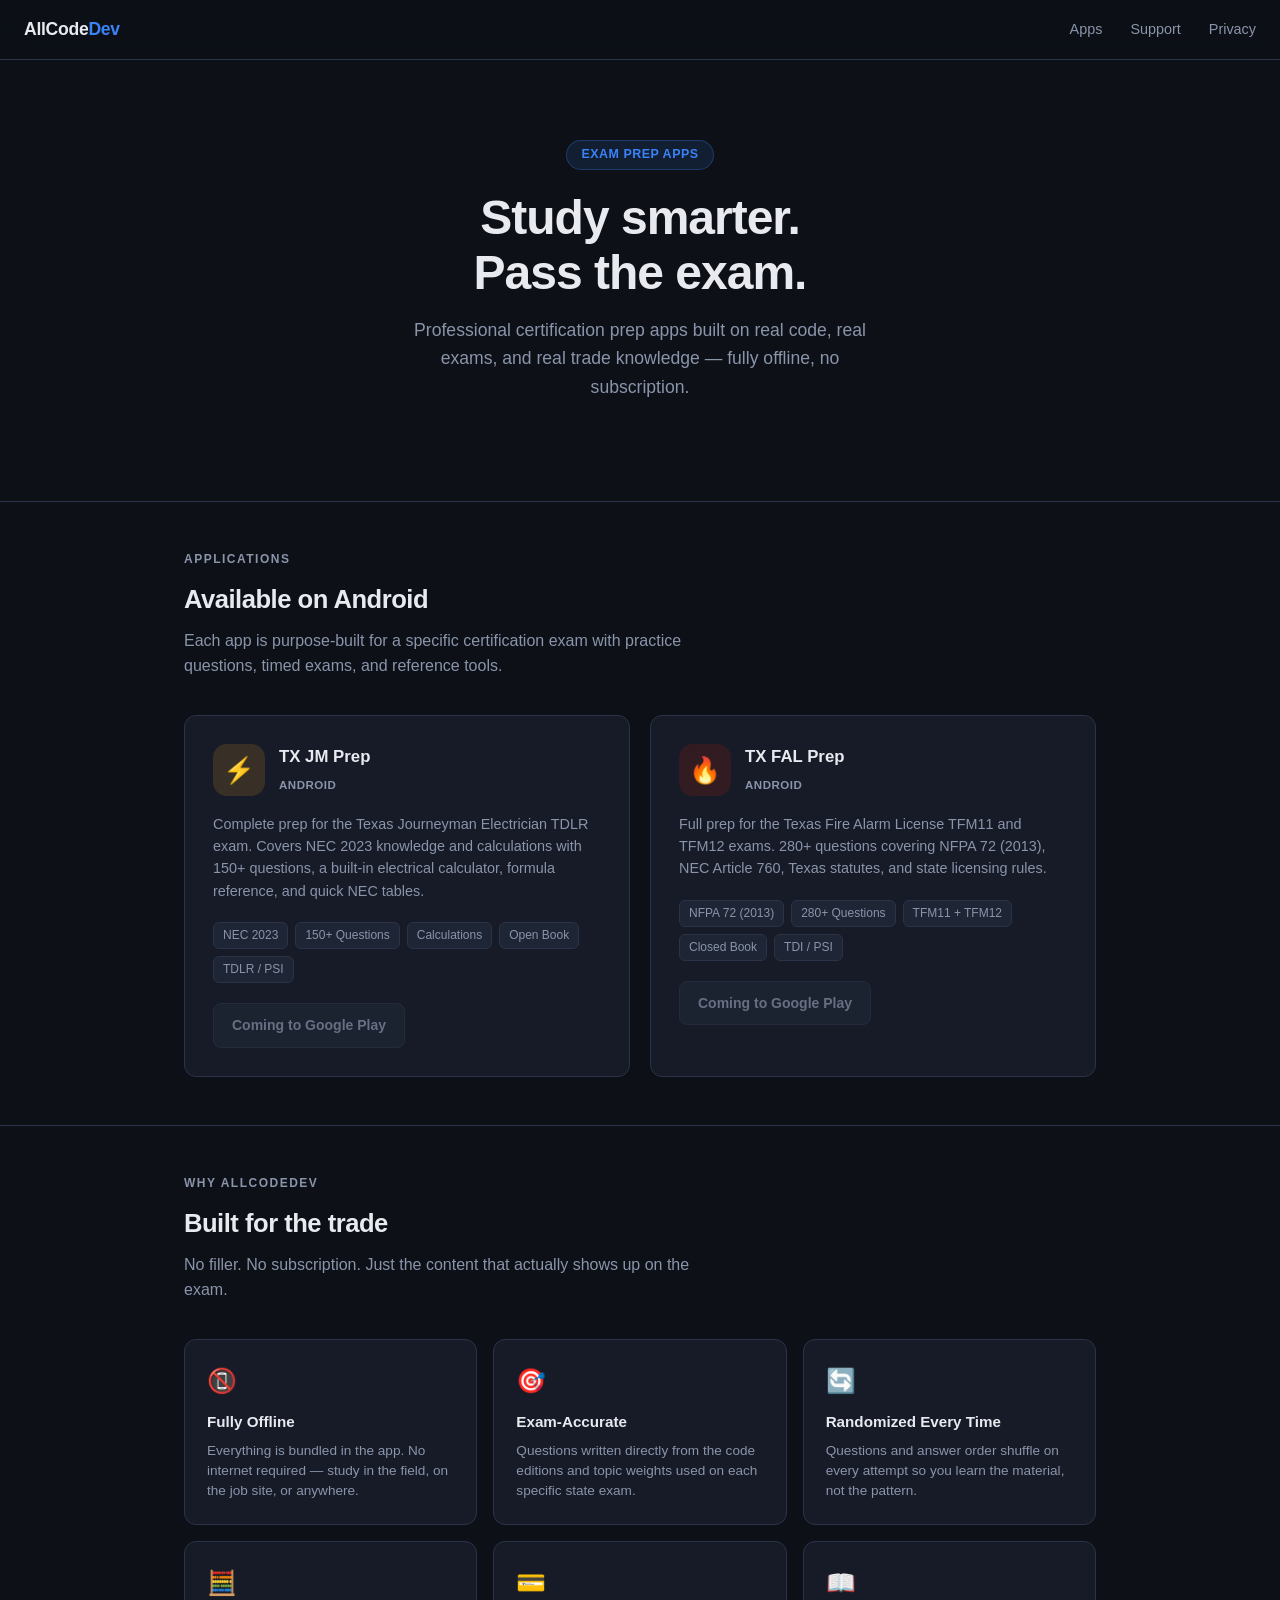
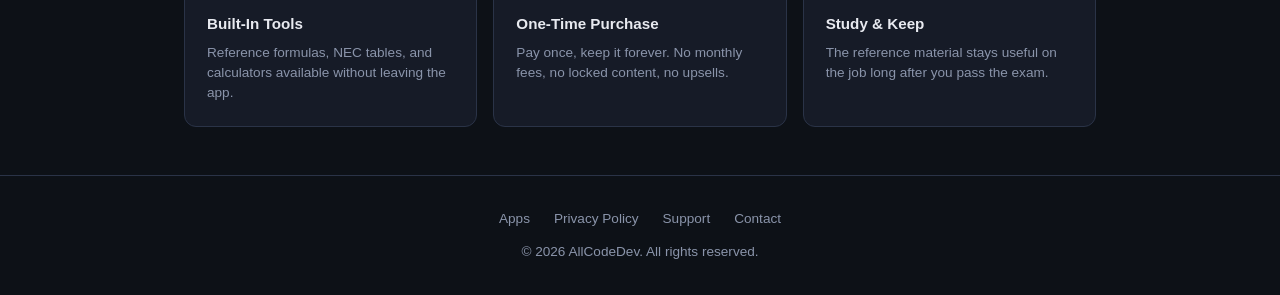
==== index.html @ b368c4ac "Initial commit — allcodedev.com static site Includes landing page, support, privacy, sitemap.xml, se" ====
<!DOCTYPE html>
<html lang="en">
<head>
  <meta charset="UTF-8">
  <meta name="viewport" content="width=device-width, initial-scale=1.0">
  <meta name="description" content="AllCodeDev — Professional certification exam prep apps for Android. Built by tradespeople, for tradespeople.">
  <title>AllCodeDev — Exam Prep Apps</title>
  <link rel="stylesheet" href="styles.css">
</head>
<body>

<nav>
  <span class="nav-brand">AllCode<span>Dev</span></span>
  <div class="nav-links">
    <a href="#apps">Apps</a>
    <a href="support.html">Support</a>
    <a href="privacy.html">Privacy</a>
  </div>
</nav>

<div class="hero">
  <div class="hero-badge">Exam Prep Apps</div>
  <h1>Study smarter.<br>Pass the exam.</h1>
  <p>Professional certification prep apps built on real code, real exams, and real trade knowledge — fully offline, no subscription.</p>
</div>

<hr class="divider">

<section id="apps">
  <div class="section-label">Applications</div>
  <h2 class="section-title">Available on Android</h2>
  <p class="section-sub">Each app is purpose-built for a specific certification exam with practice questions, timed exams, and reference tools.</p>

  <div class="app-grid">

    <div class="app-card">
      <div class="app-card-header">
        <div class="app-icon jm">⚡</div>
        <div>
          <div class="app-name">TX JM Prep</div>
          <div class="app-platform">Android</div>
        </div>
      </div>
      <p class="app-desc">Complete prep for the Texas Journeyman Electrician TDLR exam. Covers NEC 2023 knowledge and calculations with 150+ questions, a built-in electrical calculator, formula reference, and quick NEC tables.</p>
      <div class="app-tags">
        <span class="tag">NEC 2023</span>
        <span class="tag">150+ Questions</span>
        <span class="tag">Calculations</span>
        <span class="tag">Open Book</span>
        <span class="tag">TDLR / PSI</span>
      </div>
      <span class="btn btn-soon">Coming to Google Play</span>
    </div>

    <div class="app-card">
      <div class="app-card-header">
        <div class="app-icon fal">🔥</div>
        <div>
          <div class="app-name">TX FAL Prep</div>
          <div class="app-platform">Android</div>
        </div>
      </div>
      <p class="app-desc">Full prep for the Texas Fire Alarm License TFM11 and TFM12 exams. 280+ questions covering NFPA 72 (2013), NEC Article 760, Texas statutes, and state licensing rules.</p>
      <div class="app-tags">
        <span class="tag">NFPA 72 (2013)</span>
        <span class="tag">280+ Questions</span>
        <span class="tag">TFM11 + TFM12</span>
        <span class="tag">Closed Book</span>
        <span class="tag">TDI / PSI</span>
      </div>
      <span class="btn btn-soon">Coming to Google Play</span>
    </div>

  </div>
</section>

<hr class="divider">

<section>
  <div class="section-label">Why AllCodeDev</div>
  <h2 class="section-title">Built for the trade</h2>
  <p class="section-sub">No filler. No subscription. Just the content that actually shows up on the exam.</p>

  <div class="features-grid">
    <div class="feature-card">
      <div class="feature-icon">📵</div>
      <div class="feature-title">Fully Offline</div>
      <div class="feature-desc">Everything is bundled in the app. No internet required — study in the field, on the job site, or anywhere.</div>
    </div>
    <div class="feature-card">
      <div class="feature-icon">🎯</div>
      <div class="feature-title">Exam-Accurate</div>
      <div class="feature-desc">Questions written directly from the code editions and topic weights used on each specific state exam.</div>
    </div>
    <div class="feature-card">
      <div class="feature-icon">🔄</div>
      <div class="feature-title">Randomized Every Time</div>
      <div class="feature-desc">Questions and answer order shuffle on every attempt so you learn the material, not the pattern.</div>
    </div>
    <div class="feature-card">
      <div class="feature-icon">🧮</div>
      <div class="feature-title">Built-In Tools</div>
      <div class="feature-desc">Reference formulas, NEC tables, and calculators available without leaving the app.</div>
    </div>
    <div class="feature-card">
      <div class="feature-icon">💳</div>
      <div class="feature-title">One-Time Purchase</div>
      <div class="feature-desc">Pay once, keep it forever. No monthly fees, no locked content, no upsells.</div>
    </div>
    <div class="feature-card">
      <div class="feature-icon">📖</div>
      <div class="feature-title">Study &amp; Keep</div>
      <div class="feature-desc">The reference material stays useful on the job long after you pass the exam.</div>
    </div>
  </div>
</section>

<footer>
  <div class="footer-links">
    <a href="#apps">Apps</a>
    <a href="privacy.html">Privacy Policy</a>
    <a href="support.html">Support</a>
    <a href="mailto:support@allcodedev.com">Contact</a>
  </div>
  <div>&copy; 2026 AllCodeDev. All rights reserved.</div>
</footer>

</body>
</html>
---- styles.css ----
*, *::before, *::after { box-sizing: border-box; margin: 0; padding: 0; }

:root {
  --bg:        #0D1117;
  --surface:   #161B27;
  --surface2:  #1E2535;
  --border:    #2A3347;
  --text:      #E8EAF0;
  --muted:     #8A94AA;
  --accent:    #3B82F6;
  --accent-dk: #2563EB;
  --jm:        #F9A825;
  --fal:       #CC2200;
  --radius:    12px;
}

html { scroll-behavior: smooth; }

body {
  font-family: -apple-system, BlinkMacSystemFont, 'Segoe UI', Roboto, sans-serif;
  background: var(--bg);
  color: var(--text);
  line-height: 1.6;
  min-height: 100vh;
}

a { color: var(--accent); text-decoration: none; }
a:hover { text-decoration: underline; }

/* ── NAV ── */
nav {
  position: sticky;
  top: 0;
  z-index: 100;
  background: rgba(13,17,23,0.92);
  backdrop-filter: blur(12px);
  border-bottom: 1px solid var(--border);
  padding: 0 24px;
  height: 60px;
  display: flex;
  align-items: center;
  justify-content: space-between;
}

.nav-brand {
  font-size: 1.1rem;
  font-weight: 700;
  color: var(--text);
  letter-spacing: -0.3px;
}
.nav-brand span { color: var(--accent); }

.nav-links { display: flex; gap: 28px; align-items: center; }
.nav-links a { color: var(--muted); font-size: 0.9rem; font-weight: 500; }
.nav-links a:hover { color: var(--text); text-decoration: none; }

/* ── HERO ── */
.hero {
  text-align: center;
  padding: 80px 24px 64px;
  max-width: 720px;
  margin: 0 auto;
}

.hero-badge {
  display: inline-block;
  background: rgba(59,130,246,0.12);
  color: var(--accent);
  border: 1px solid rgba(59,130,246,0.3);
  border-radius: 99px;
  padding: 4px 14px;
  font-size: 0.78rem;
  font-weight: 600;
  letter-spacing: 0.5px;
  text-transform: uppercase;
  margin-bottom: 20px;
}

.hero h1 {
  font-size: clamp(2rem, 5vw, 3rem);
  font-weight: 800;
  line-height: 1.15;
  letter-spacing: -1px;
  margin-bottom: 16px;
}

.hero p {
  font-size: 1.1rem;
  color: var(--muted);
  max-width: 500px;
  margin: 0 auto 36px;
}

/* ── SECTIONS ── */
section {
  max-width: 960px;
  margin: 0 auto;
  padding: 48px 24px;
}

.section-label {
  font-size: 0.75rem;
  font-weight: 700;
  letter-spacing: 1.5px;
  text-transform: uppercase;
  color: var(--muted);
  margin-bottom: 10px;
}

.section-title {
  font-size: 1.6rem;
  font-weight: 700;
  letter-spacing: -0.5px;
  margin-bottom: 8px;
}

.section-sub {
  color: var(--muted);
  margin-bottom: 36px;
  max-width: 540px;
}

/* ── APP CARDS ── */
.app-grid {
  display: grid;
  grid-template-columns: repeat(auto-fit, minmax(300px, 1fr));
  gap: 20px;
}

.app-card {
  background: var(--surface);
  border: 1px solid var(--border);
  border-radius: var(--radius);
  padding: 28px;
  transition: border-color 0.2s, transform 0.15s;
}

.app-card:hover {
  border-color: var(--accent);
  transform: translateY(-2px);
}

.app-card-header {
  display: flex;
  align-items: center;
  gap: 14px;
  margin-bottom: 16px;
}

.app-icon {
  width: 52px;
  height: 52px;
  border-radius: 14px;
  display: flex;
  align-items: center;
  justify-content: center;
  font-size: 1.6rem;
  flex-shrink: 0;
}

.app-icon.jm  { background: rgba(249,168,37,0.15); }
.app-icon.fal { background: rgba(204,34,0,0.15); }

.app-name {
  font-size: 1.05rem;
  font-weight: 700;
}

.app-platform {
  display: inline-flex;
  align-items: center;
  gap: 5px;
  font-size: 0.72rem;
  font-weight: 600;
  letter-spacing: 0.5px;
  text-transform: uppercase;
  color: var(--muted);
  margin-top: 2px;
}

.app-desc {
  color: var(--muted);
  font-size: 0.9rem;
  line-height: 1.55;
  margin-bottom: 20px;
}

.app-tags {
  display: flex;
  flex-wrap: wrap;
  gap: 7px;
  margin-bottom: 20px;
}

.tag {
  background: var(--surface2);
  border: 1px solid var(--border);
  border-radius: 6px;
  padding: 3px 9px;
  font-size: 0.75rem;
  color: var(--muted);
}

.btn {
  display: inline-flex;
  align-items: center;
  gap: 8px;
  padding: 10px 18px;
  border-radius: 8px;
  font-size: 0.875rem;
  font-weight: 600;
  transition: opacity 0.15s;
  cursor: pointer;
  border: none;
}

.btn:hover { opacity: 0.85; text-decoration: none; }

.btn-primary {
  background: var(--accent);
  color: #fff;
}

.btn-outline {
  background: transparent;
  border: 1px solid var(--border);
  color: var(--muted);
}

.btn-soon {
  background: var(--surface2);
  border: 1px solid var(--border);
  color: var(--muted);
  cursor: default;
  opacity: 0.7;
}

/* ── FEATURES ── */
.features-grid {
  display: grid;
  grid-template-columns: repeat(auto-fit, minmax(220px, 1fr));
  gap: 16px;
}

.feature-card {
  background: var(--surface);
  border: 1px solid var(--border);
  border-radius: var(--radius);
  padding: 22px;
}

.feature-icon {
  font-size: 1.5rem;
  margin-bottom: 10px;
}

.feature-title {
  font-weight: 700;
  font-size: 0.95rem;
  margin-bottom: 6px;
}

.feature-desc {
  color: var(--muted);
  font-size: 0.85rem;
  line-height: 1.5;
}

/* ── DIVIDER ── */
.divider {
  border: none;
  border-top: 1px solid var(--border);
  margin: 0;
}

/* ── FOOTER ── */
footer {
  border-top: 1px solid var(--border);
  padding: 32px 24px;
  text-align: center;
  color: var(--muted);
  font-size: 0.85rem;
}

.footer-links {
  display: flex;
  justify-content: center;
  gap: 24px;
  margin-bottom: 12px;
  flex-wrap: wrap;
}

.footer-links a { color: var(--muted); }
.footer-links a:hover { color: var(--text); text-decoration: none; }

/* ── PROSE (privacy / support) ── */
.prose {
  max-width: 720px;
  margin: 0 auto;
  padding: 48px 24px 64px;
}

.prose h1 {
  font-size: 1.9rem;
  font-weight: 800;
  letter-spacing: -0.5px;
  margin-bottom: 6px;
}

.prose .meta {
  color: var(--muted);
  font-size: 0.875rem;
  margin-bottom: 40px;
}

.prose h2 {
  font-size: 1.1rem;
  font-weight: 700;
  margin: 36px 0 10px;
  color: var(--text);
}

.prose p {
  color: #BCC4D6;
  margin-bottom: 14px;
  line-height: 1.7;
}

.prose ul {
  color: #BCC4D6;
  margin: 0 0 14px 20px;
  line-height: 1.8;
}

.prose a { color: var(--accent); }

.prose .callout {
  background: var(--surface);
  border: 1px solid var(--border);
  border-left: 3px solid var(--accent);
  border-radius: 8px;
  padding: 16px 20px;
  margin: 24px 0;
  color: var(--muted);
  font-size: 0.9rem;
}

/* ── FAQ ── */
.faq-item {
  border-bottom: 1px solid var(--border);
  padding: 20px 0;
}

.faq-item:last-child { border-bottom: none; }

.faq-q {
  font-weight: 700;
  margin-bottom: 8px;
  font-size: 0.95rem;
}

.faq-a {
  color: #BCC4D6;
  font-size: 0.9rem;
  line-height: 1.6;
}

/* ── CONTACT CARD ── */
.contact-card {
  background: var(--surface);
  border: 1px solid var(--border);
  border-radius: var(--radius);
  padding: 28px;
  margin-top: 32px;
  text-align: center;
}

.contact-card h3 {
  font-size: 1.1rem;
  font-weight: 700;
  margin-bottom: 8px;
}

.contact-card p {
  color: var(--muted);
  font-size: 0.9rem;
  margin-bottom: 16px;
}

.contact-card a.email-link {
  display: inline-block;
  background: var(--accent);
  color: #fff;
  padding: 10px 22px;
  border-radius: 8px;
  font-weight: 600;
  font-size: 0.9rem;
}

.contact-card a.email-link:hover {
  text-decoration: none;
  opacity: 0.85;
}

/* ── RESPONSIVE ── */
@media (max-width: 600px) {
  nav { padding: 0 16px; }
  .nav-links { gap: 16px; }
  .hero { padding: 56px 16px 48px; }
  section { padding: 36px 16px; }
  .prose { padding: 36px 16px 48px; }
}
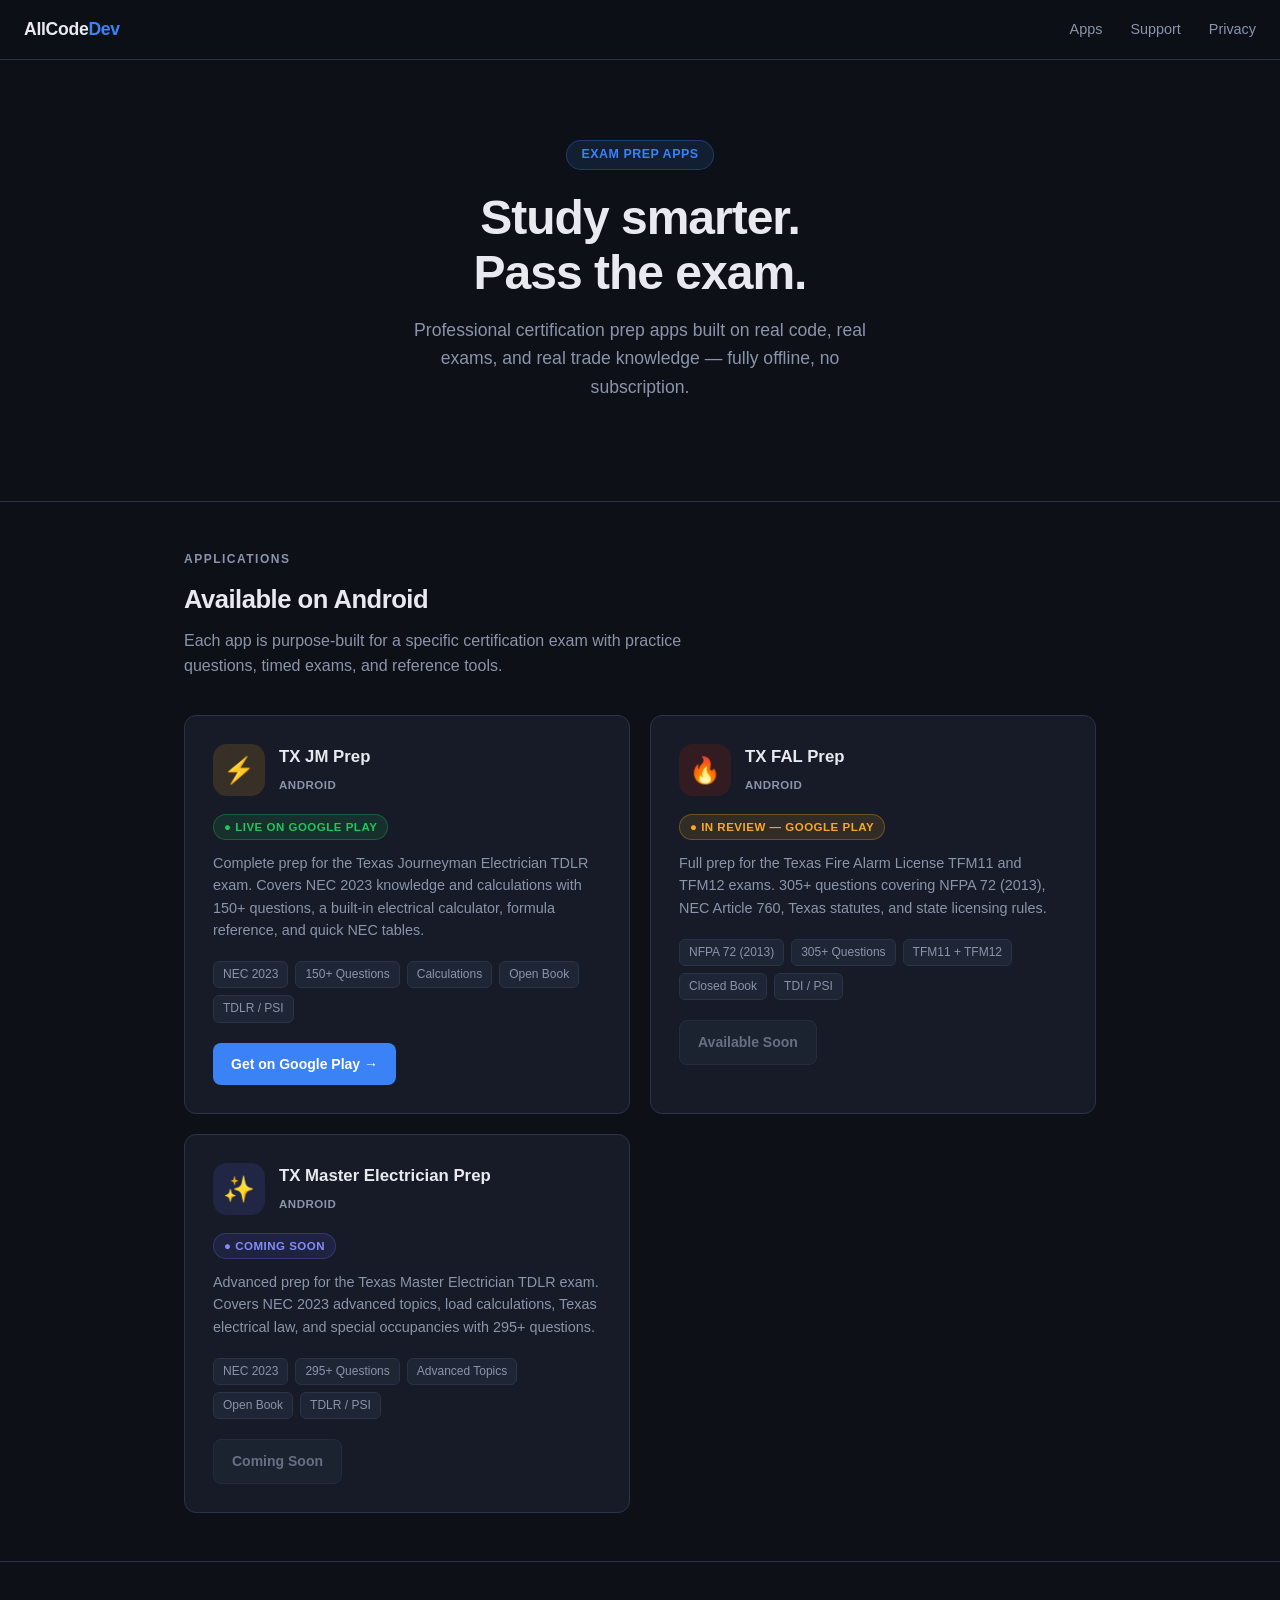
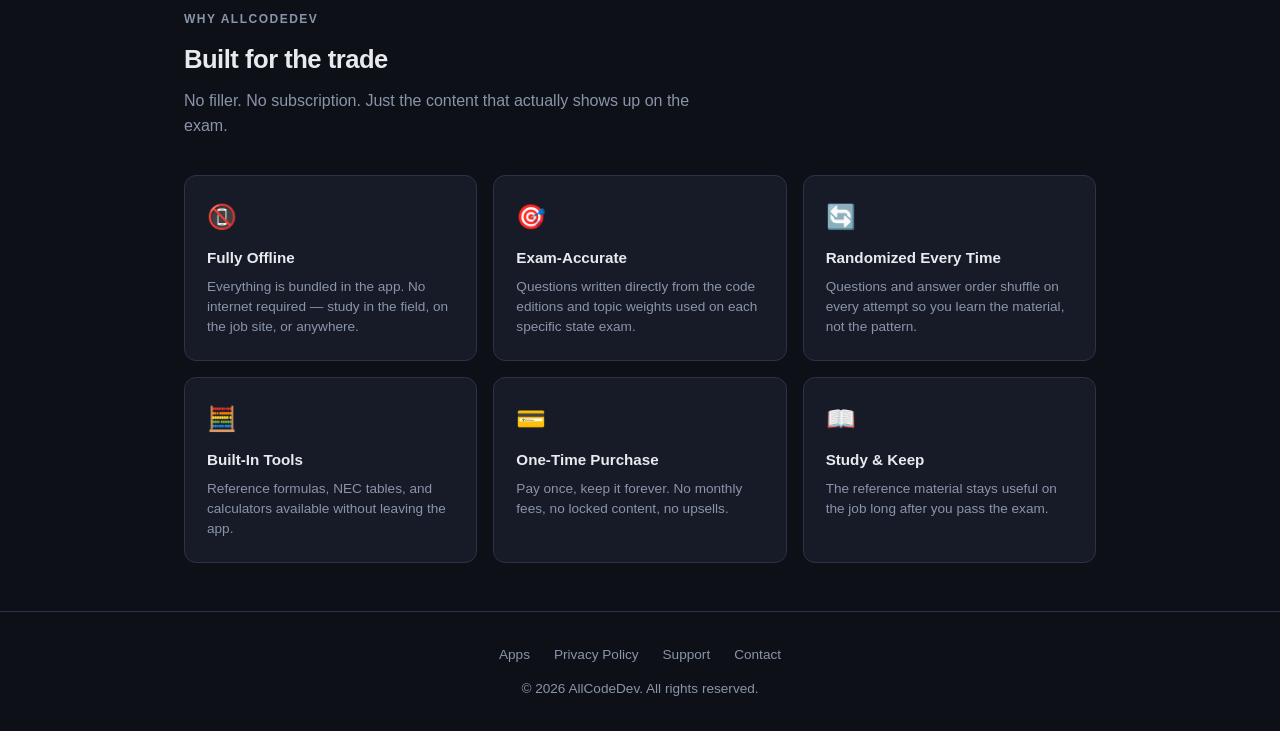
==== commit ca548e79: "Update app listings: JM live, FAL in review, add Master Electrician - TX JM Prep: live badge + Play " ====
--- a/index.html
+++ b/index.html
@@ -5,6 +5,7 @@
   <meta name="viewport" content="width=device-width, initial-scale=1.0">
   <meta name="description" content="AllCodeDev — Professional certification exam prep apps for Android. Built by tradespeople, for tradespeople.">
   <title>AllCodeDev — Exam Prep Apps</title>
+  <link rel="canonical" href="https://allcodedev.com/">
   <link rel="stylesheet" href="styles.css">
 </head>
 <body>
@@ -41,6 +42,7 @@
           <div class="app-platform">Android</div>
         </div>
       </div>
+      <span class="app-status live">&#9679; Live on Google Play</span>
       <p class="app-desc">Complete prep for the Texas Journeyman Electrician TDLR exam. Covers NEC 2023 knowledge and calculations with 150+ questions, a built-in electrical calculator, formula reference, and quick NEC tables.</p>
       <div class="app-tags">
         <span class="tag">NEC 2023</span>
@@ -49,7 +51,7 @@
         <span class="tag">Open Book</span>
         <span class="tag">TDLR / PSI</span>
       </div>
-      <span class="btn btn-soon">Coming to Google Play</span>
+      <a href="https://play.google.com/store/apps/details?id=com.allcodedev.tx_jm_prep" target="_blank" rel="noopener" class="btn btn-primary">Get on Google Play &rarr;</a>
     </div>
 
     <div class="app-card">
@@ -60,15 +62,36 @@
           <div class="app-platform">Android</div>
         </div>
       </div>
-      <p class="app-desc">Full prep for the Texas Fire Alarm License TFM11 and TFM12 exams. 280+ questions covering NFPA 72 (2013), NEC Article 760, Texas statutes, and state licensing rules.</p>
+      <span class="app-status review">&#9679; In Review — Google Play</span>
+      <p class="app-desc">Full prep for the Texas Fire Alarm License TFM11 and TFM12 exams. 305+ questions covering NFPA 72 (2013), NEC Article 760, Texas statutes, and state licensing rules.</p>
       <div class="app-tags">
         <span class="tag">NFPA 72 (2013)</span>
-        <span class="tag">280+ Questions</span>
+        <span class="tag">305+ Questions</span>
         <span class="tag">TFM11 + TFM12</span>
         <span class="tag">Closed Book</span>
         <span class="tag">TDI / PSI</span>
       </div>
-      <span class="btn btn-soon">Coming to Google Play</span>
+      <span class="btn btn-soon">Available Soon</span>
+    </div>
+
+    <div class="app-card">
+      <div class="app-card-header">
+        <div class="app-icon me">&#10024;</div>
+        <div>
+          <div class="app-name">TX Master Electrician Prep</div>
+          <div class="app-platform">Android</div>
+        </div>
+      </div>
+      <span class="app-status soon">&#9679; Coming Soon</span>
+      <p class="app-desc">Advanced prep for the Texas Master Electrician TDLR exam. Covers NEC 2023 advanced topics, load calculations, Texas electrical law, and special occupancies with 295+ questions.</p>
+      <div class="app-tags">
+        <span class="tag">NEC 2023</span>
+        <span class="tag">295+ Questions</span>
+        <span class="tag">Advanced Topics</span>
+        <span class="tag">Open Book</span>
+        <span class="tag">TDLR / PSI</span>
+      </div>
+      <span class="btn btn-soon">Coming Soon</span>
     </div>
 
   </div>
--- a/styles.css
+++ b/styles.css
@@ -11,6 +11,7 @@
   --accent-dk: #2563EB;
   --jm:        #F9A825;
   --fal:       #CC2200;
+  --me:        #6366F1;
   --radius:    12px;
 }
 
@@ -160,6 +161,23 @@
 
 .app-icon.jm  { background: rgba(249,168,37,0.15); }
 .app-icon.fal { background: rgba(204,34,0,0.15); }
+.app-icon.me  { background: rgba(99,102,241,0.15); }
+
+.app-status {
+  display: inline-flex;
+  align-items: center;
+  gap: 6px;
+  font-size: 0.72rem;
+  font-weight: 700;
+  letter-spacing: 0.5px;
+  text-transform: uppercase;
+  padding: 3px 10px;
+  border-radius: 99px;
+  margin-bottom: 12px;
+}
+.app-status.live   { background: rgba(34,197,94,0.12); color: #22C55E; border: 1px solid rgba(34,197,94,0.3); }
+.app-status.review { background: rgba(249,168,37,0.12); color: #F9A825; border: 1px solid rgba(249,168,37,0.3); }
+.app-status.soon   { background: rgba(99,102,241,0.12); color: #818CF8; border: 1px solid rgba(99,102,241,0.3); }
 
 .app-name {
   font-size: 1.05rem;
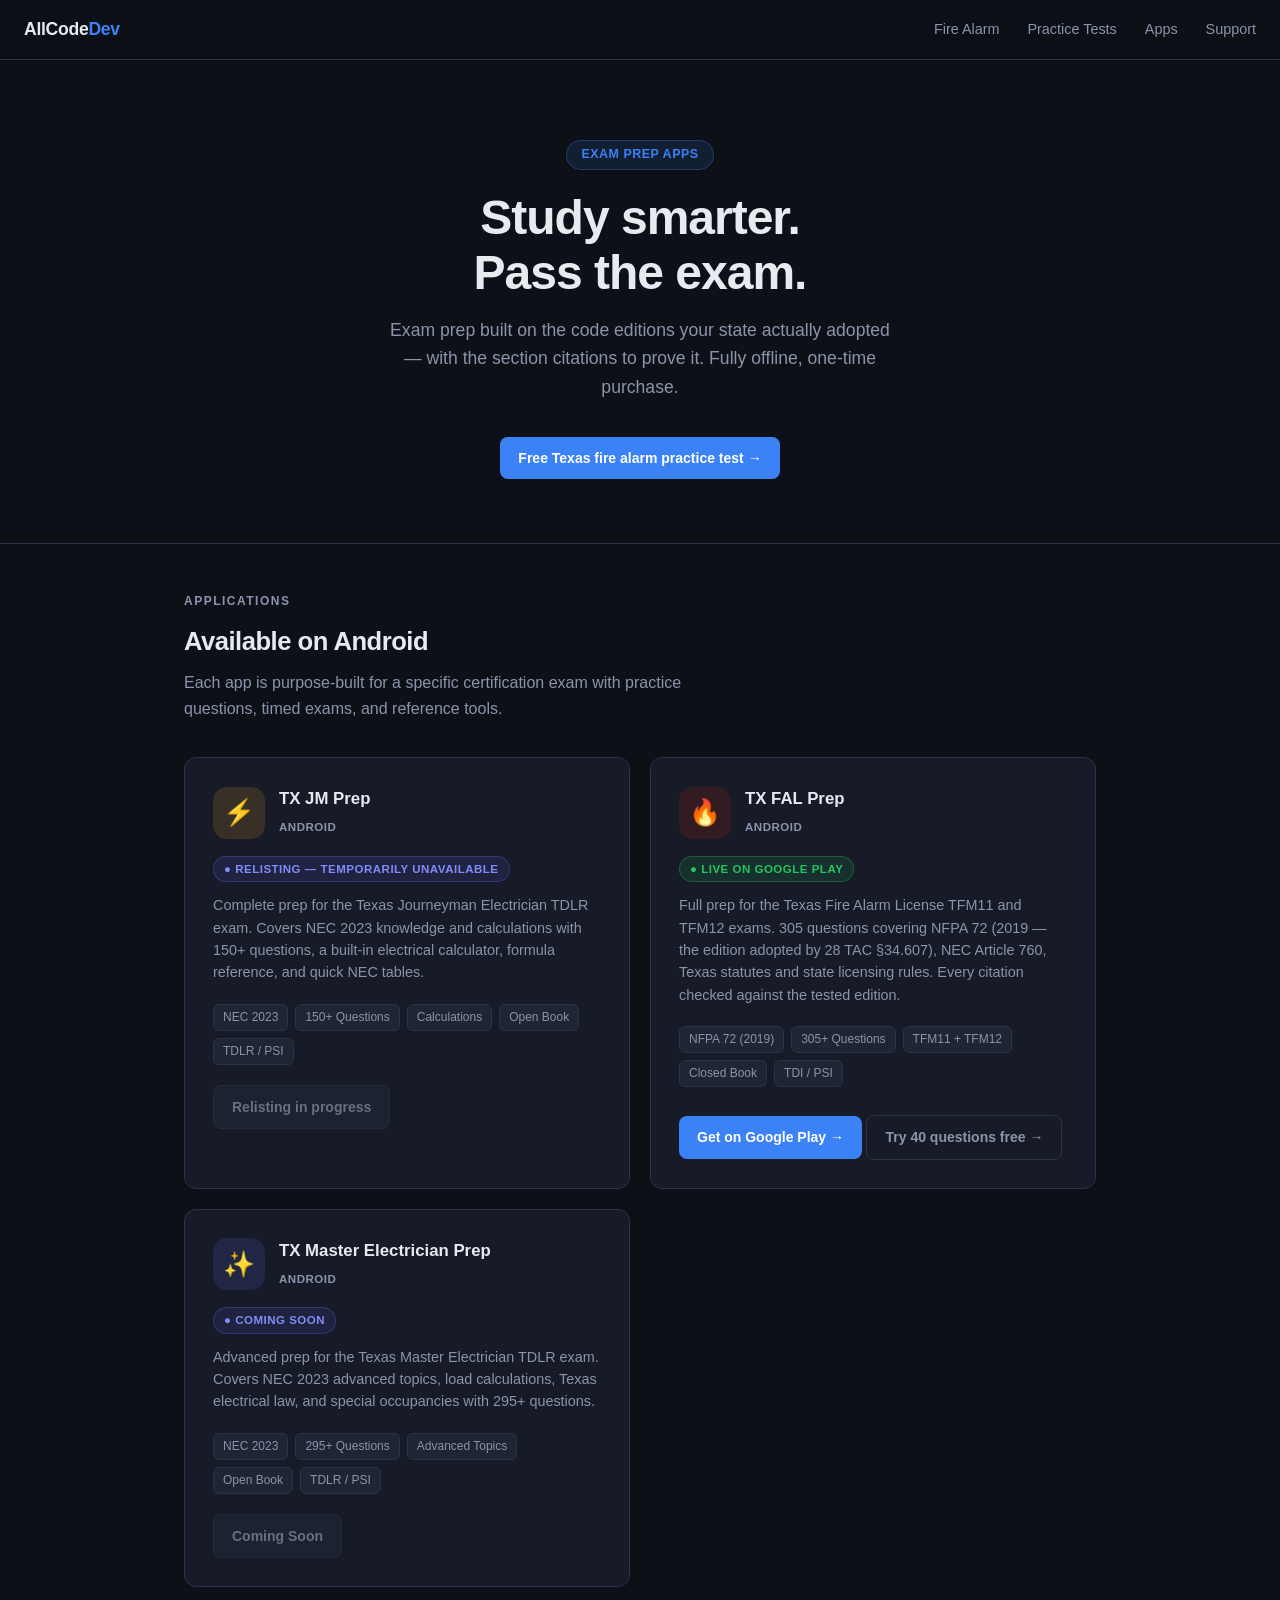
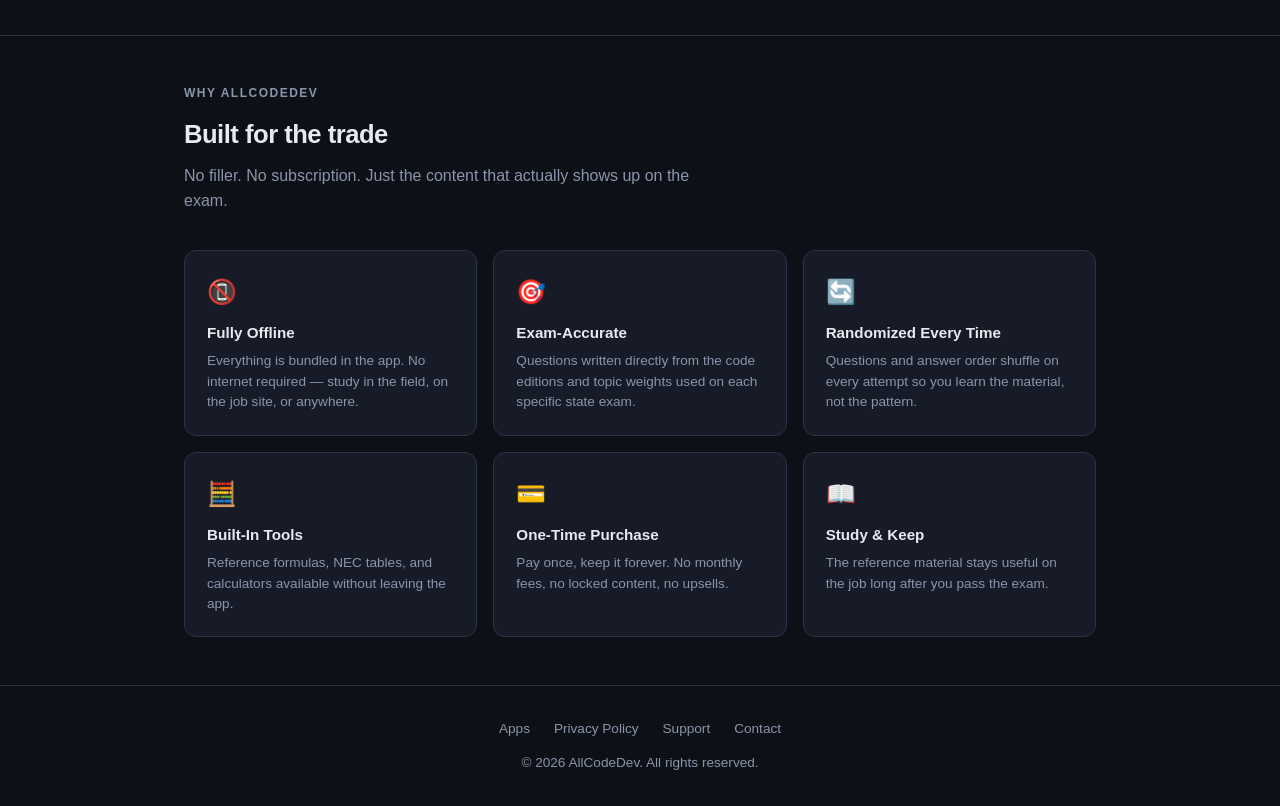
==== commit 31eb73f5: "Fix inverted product status; add Texas FAL demand-capture pages The homepage had both product status" ====
--- a/index.html
+++ b/index.html
@@ -3,8 +3,8 @@
 <head>
   <meta charset="UTF-8">
   <meta name="viewport" content="width=device-width, initial-scale=1.0">
-  <meta name="description" content="AllCodeDev — Professional certification exam prep apps for Android. Built by tradespeople, for tradespeople.">
-  <title>AllCodeDev — Exam Prep Apps</title>
+  <meta name="description" content="Texas fire alarm license (FAL) exam prep: 305 questions for TFM11 and TFM12 with section citations checked against NFPA 72-2019. Free practice tests, plus the offline Android app.">
+  <title>Texas Fire Alarm License Exam Prep &mdash; TFM11 &amp; TFM12 | AllCodeDev</title>
   <link rel="canonical" href="https://allcodedev.com/">
   <link rel="stylesheet" href="styles.css">
 </head>
@@ -13,16 +13,18 @@
 <nav>
   <span class="nav-brand">AllCode<span>Dev</span></span>
   <div class="nav-links">
+    <a href="/texas-fire-alarm-license/">Fire Alarm</a>
+    <a href="/texas-fire-alarm-license/practice-test/">Practice Tests</a>
     <a href="#apps">Apps</a>
     <a href="support.html">Support</a>
-    <a href="privacy.html">Privacy</a>
   </div>
 </nav>
 
 <div class="hero">
   <div class="hero-badge">Exam Prep Apps</div>
   <h1>Study smarter.<br>Pass the exam.</h1>
-  <p>Professional certification prep apps built on real code, real exams, and real trade knowledge — fully offline, no subscription.</p>
+  <p>Exam prep built on the code editions your state actually adopted &mdash; with the section citations to prove it. Fully offline, one-time purchase.</p>
+  <div style="margin-top:28px"><a class="btn btn-primary" style="max-width:340px;margin:0 auto" href="/texas-fire-alarm-license/practice-test/">Free Texas fire alarm practice test &rarr;</a></div>
 </div>
 
 <hr class="divider">
@@ -42,7 +44,7 @@
           <div class="app-platform">Android</div>
         </div>
       </div>
-      <span class="app-status live">&#9679; Live on Google Play</span>
+      <span class="app-status soon">&#9679; Relisting &mdash; temporarily unavailable</span>
       <p class="app-desc">Complete prep for the Texas Journeyman Electrician TDLR exam. Covers NEC 2023 knowledge and calculations with 150+ questions, a built-in electrical calculator, formula reference, and quick NEC tables.</p>
       <div class="app-tags">
         <span class="tag">NEC 2023</span>
@@ -51,7 +53,7 @@
         <span class="tag">Open Book</span>
         <span class="tag">TDLR / PSI</span>
       </div>
-      <a href="https://play.google.com/store/apps/details?id=com.allcodedev.tx_jm_prep" target="_blank" rel="noopener" class="btn btn-primary">Get on Google Play &rarr;</a>
+      <span class="btn btn-soon">Relisting in progress</span>
     </div>
 
     <div class="app-card">
@@ -62,16 +64,17 @@
           <div class="app-platform">Android</div>
         </div>
       </div>
-      <span class="app-status review">&#9679; In Review — Google Play</span>
-      <p class="app-desc">Full prep for the Texas Fire Alarm License TFM11 and TFM12 exams. 305+ questions covering NFPA 72 (2013), NEC Article 760, Texas statutes, and state licensing rules.</p>
+      <span class="app-status live">&#9679; Live on Google Play</span>
+      <p class="app-desc">Full prep for the Texas Fire Alarm License TFM11 and TFM12 exams. 305 questions covering NFPA 72 (2019 &mdash; the edition adopted by 28 TAC &sect;34.607), NEC Article 760, Texas statutes and state licensing rules. Every citation checked against the tested edition.</p>
       <div class="app-tags">
-        <span class="tag">NFPA 72 (2013)</span>
+        <span class="tag">NFPA 72 (2019)</span>
         <span class="tag">305+ Questions</span>
         <span class="tag">TFM11 + TFM12</span>
         <span class="tag">Closed Book</span>
         <span class="tag">TDI / PSI</span>
       </div>
-      <span class="btn btn-soon">Available Soon</span>
+      <a href="https://play.google.com/store/apps/details?id=com.allcodedev.tx_fal_prep" target="_blank" rel="noopener" class="btn btn-primary">Get on Google Play &rarr;</a>
+      <a href="/texas-fire-alarm-license/practice-test/" class="btn btn-outline" style="margin-top:8px">Try 40 questions free &rarr;</a>
     </div>
 
     <div class="app-card">
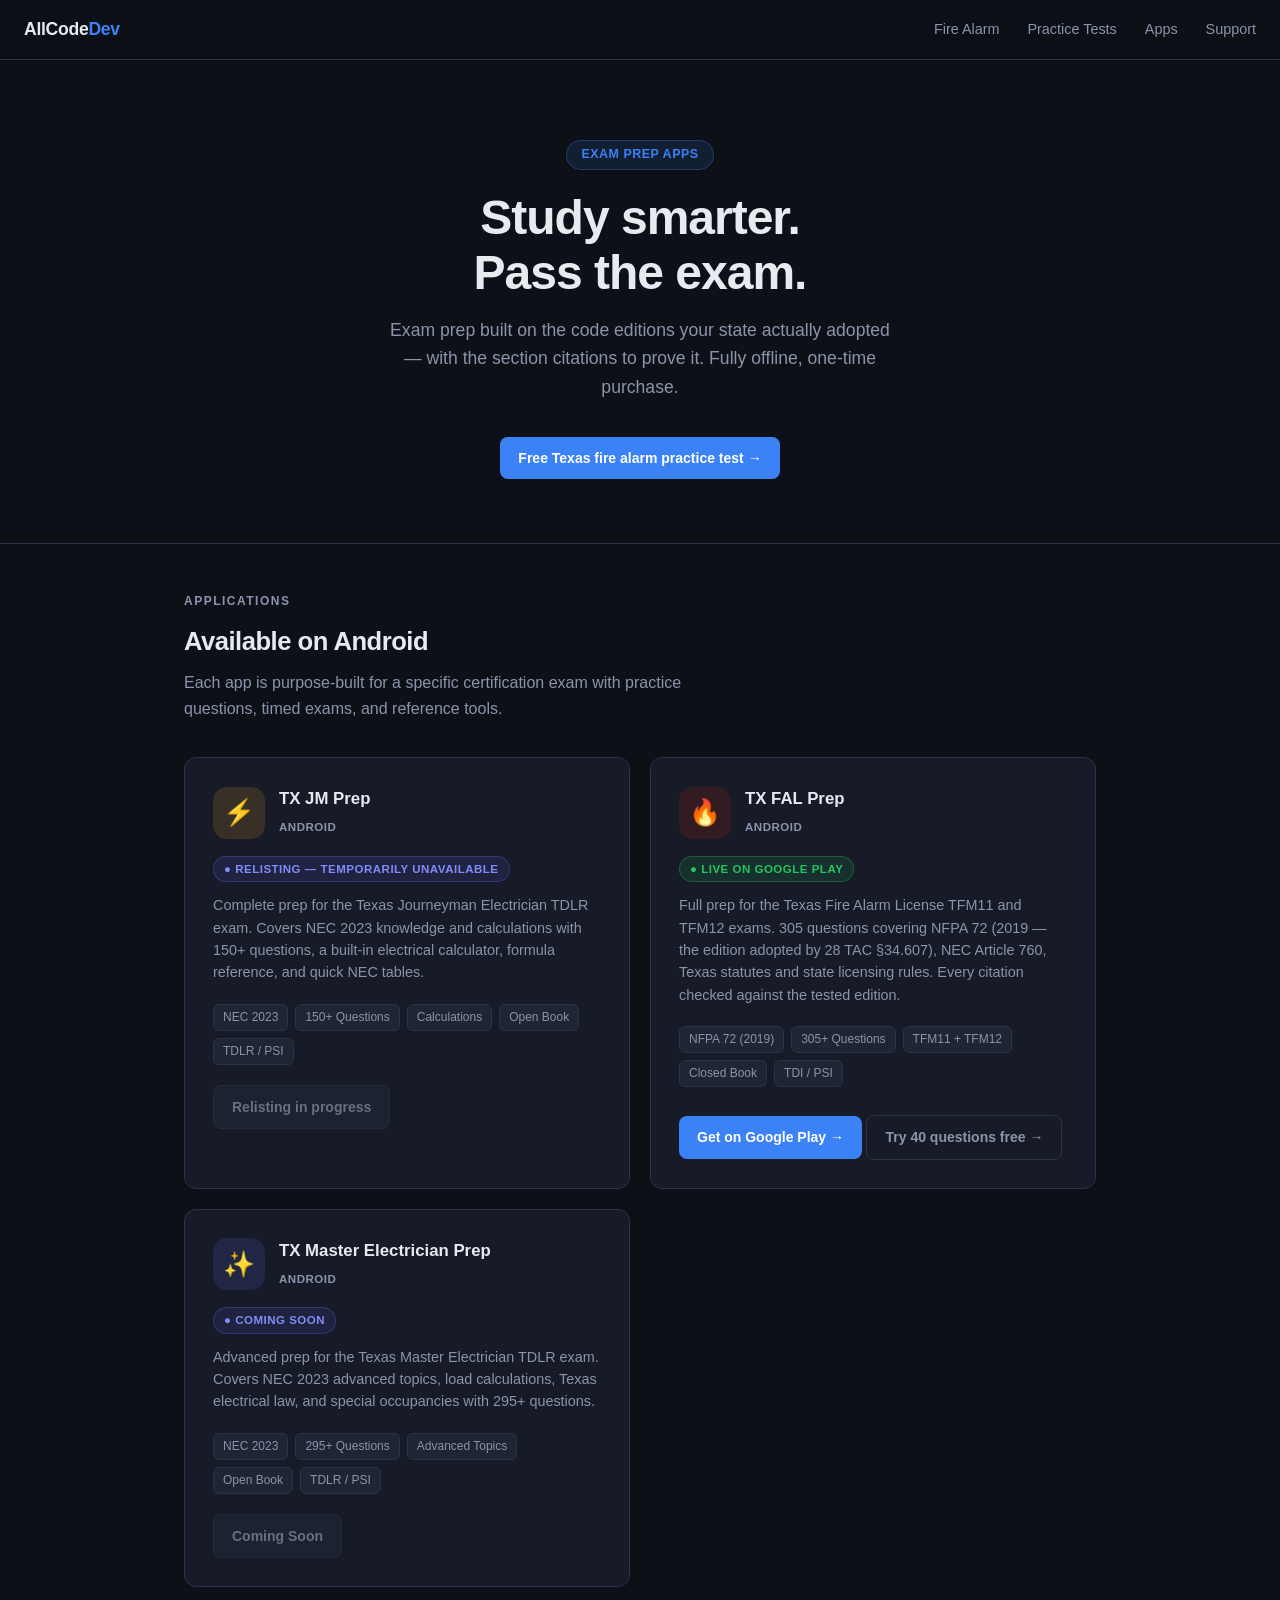
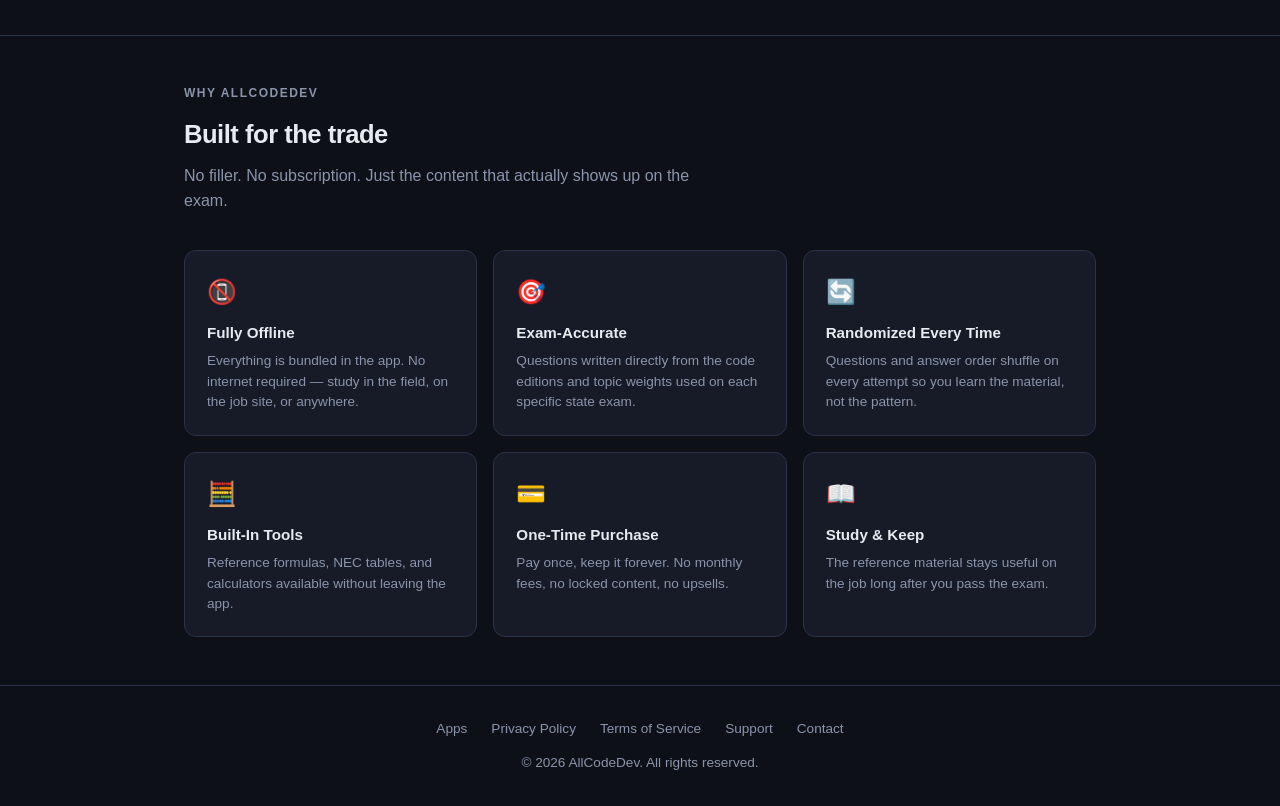
==== commit 1b22f79c: "Add Terms of Service — required for Play trader-status per-app confirmation Google Play requires eve" ====
--- a/index.html
+++ b/index.html
@@ -145,6 +145,7 @@
   <div class="footer-links">
     <a href="#apps">Apps</a>
     <a href="privacy.html">Privacy Policy</a>
+    <a href="terms.html">Terms of Service</a>
     <a href="support.html">Support</a>
     <a href="mailto:support@allcodedev.com">Contact</a>
   </div>
